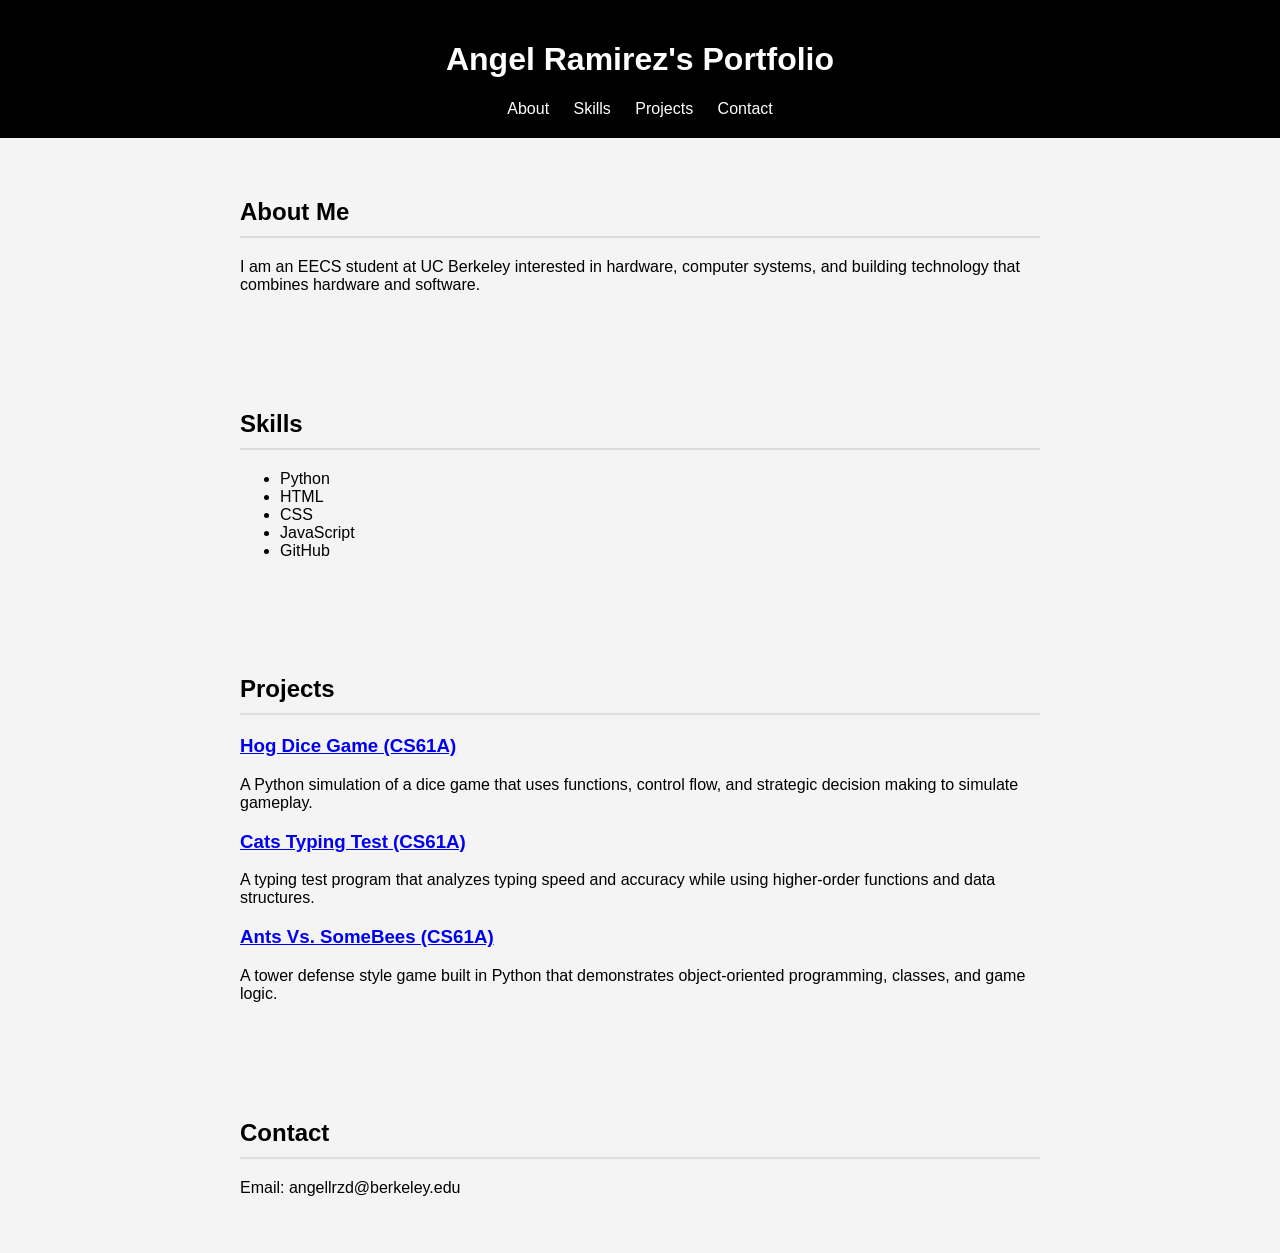
==== index.html @ 3858c654 "Revise project details and include CS61A links Updated project descriptions and added links to speci" ====
<!DOCTYPE html>
<html>

<head>
<title>My Portfolio</title>
<link rel="stylesheet" href="style.css">
</head>

<body>

<header>
<h1>Angel Ramirez's Portfolio</h1>

<nav>
<a href="#about">About</a>
<a href="#skills">Skills</a>
<a href="#projects">Projects</a>
<a href="#contact">Contact</a>
</nav>

</header>

<section id="about">

<h2>About Me</h2>

<p>
I am an EECS student at UC Berkeley interested in hardware, computer systems,
and building technology that combines hardware and software.
</p>

</section>

<section id="skills">

<h2>Skills</h2>

<ul>
<li>Python</li>
<li>HTML</li>
<li>CSS</li>
<li>JavaScript</li>
<li>GitHub</li>
</ul>

</section>

<section id="projects">

<h2>Projects</h2>

<div>
<h3><a href="https://cs61a.org/proj/hog/" target="_blank">Hog Dice Game (CS61A)</a></h3>
<p>
A Python simulation of a dice game that uses functions, control flow,
and strategic decision making to simulate gameplay.
</p>

<h3><a href="https://cs61a.org/proj/cats/" target="_blank">Cats Typing Test (CS61A)</a></h3>
<p>
A typing test program that analyzes typing speed and accuracy while
using higher-order functions and data structures.
</p>

<h3><a href="https://cs61a.org/proj/ants/" target="_blank">Ants Vs. SomeBees (CS61A)</a></h3>
<p>
A tower defense style game built in Python that demonstrates object-oriented
programming, classes, and game logic.
</p>
</div>

</section>

<section id="contact">

<h2>Contact</h2>

<p>Email: angellrzd@berkeley.edu</p>

</section>

</body>

</html>
---- style.css ----
body {
font-family: Arial;
margin: 0;
background: #f4f4f4;
}

header {
background: black;
color: white;
padding: 20px;
text-align: center;
}

nav a {
color: white;
margin: 10px;
text-decoration: none;
}

section {
padding: 40px;
max-width: 800px;
margin: auto;
}

h2 {
border-bottom: 2px solid #ddd;
padding-bottom: 10px;
}
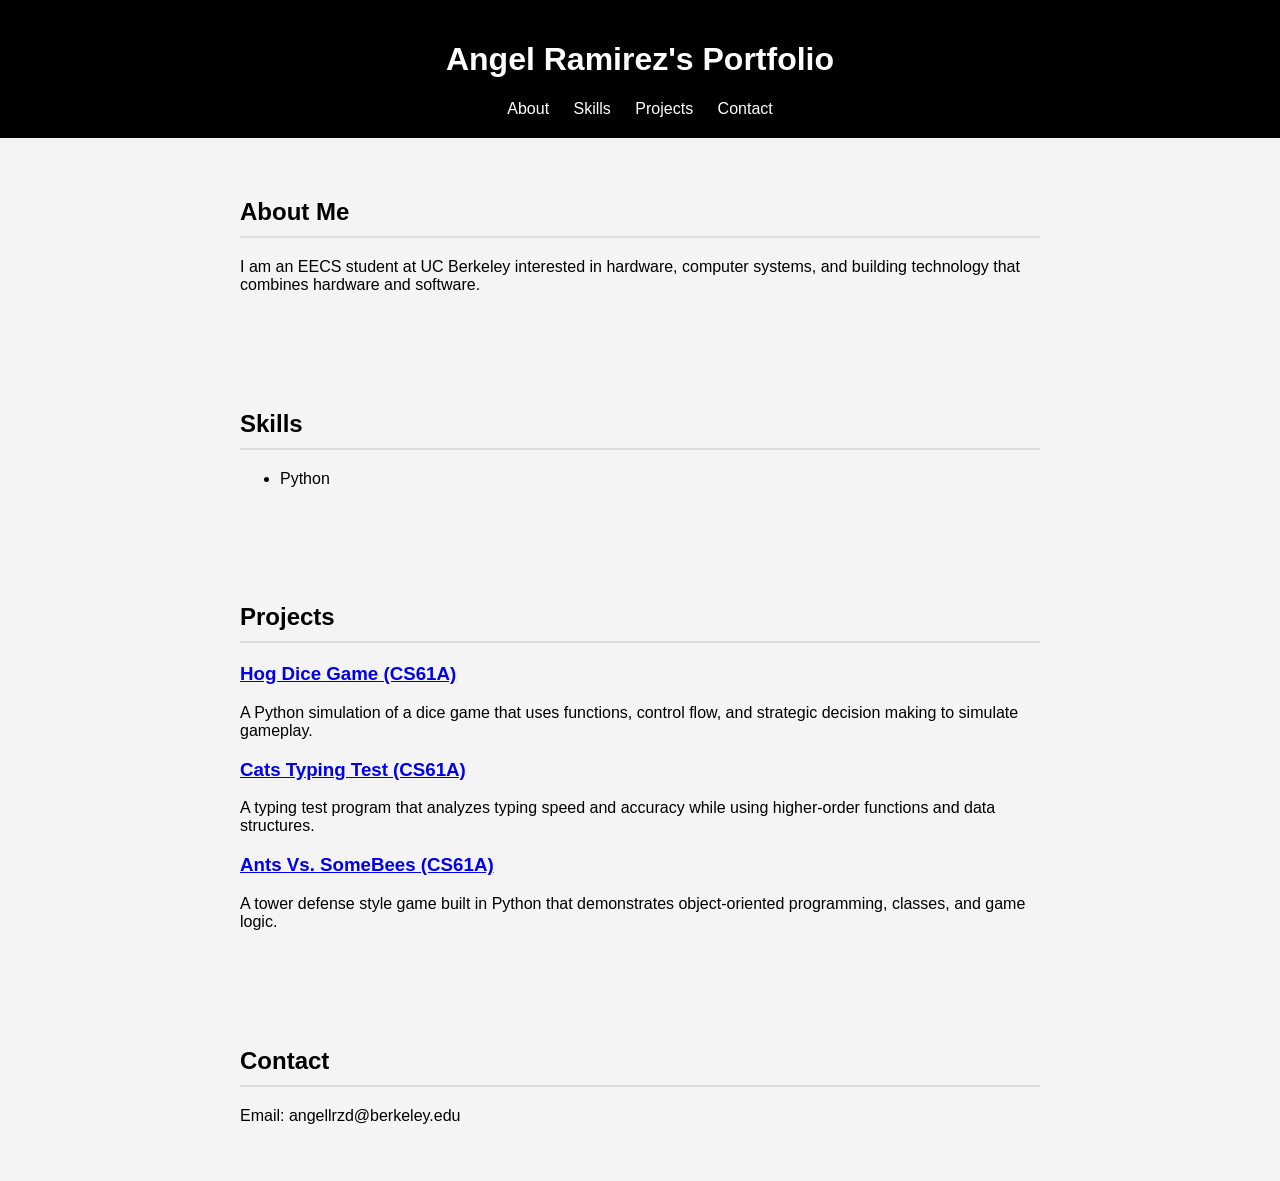
==== commit c4ddd904: "Remove skills from the skills list in index.html Removed HTML list items for CSS, JavaScript, and Gi" ====
--- a/index.html
+++ b/index.html
@@ -37,10 +37,6 @@
 
 <ul>
 <li>Python</li>
-<li>HTML</li>
-<li>CSS</li>
-<li>JavaScript</li>
-<li>GitHub</li>
 </ul>
 
 </section>
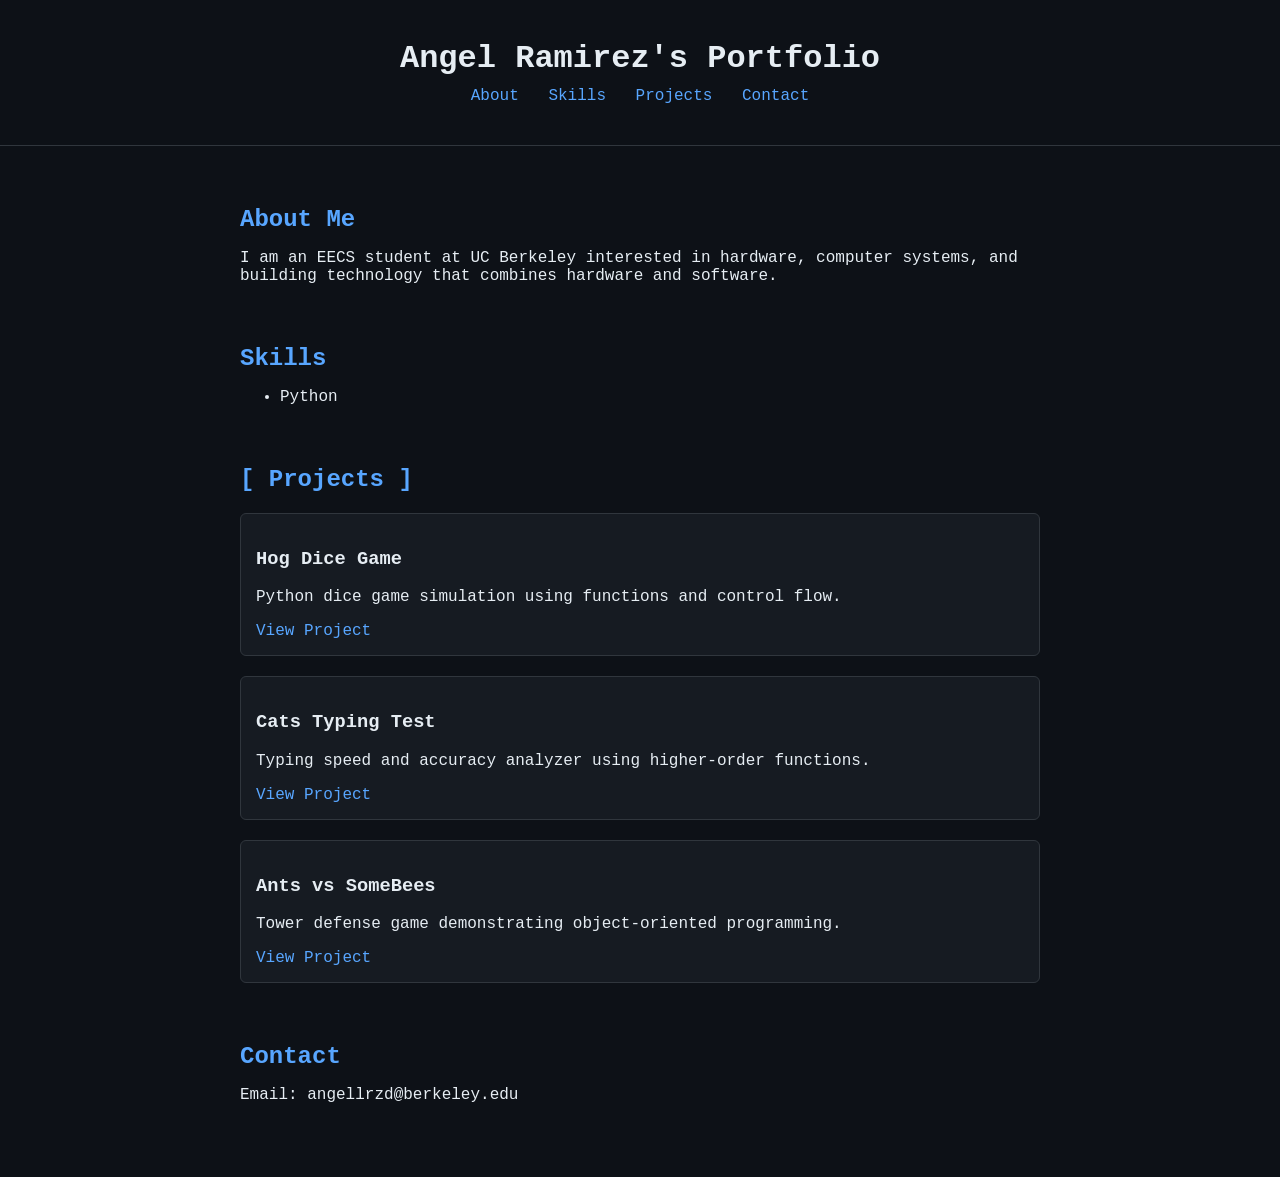
==== commit 4ef82fa8: "Refactor project section in index.html Updated project section with improved formatting and descript" ====
--- a/index.html
+++ b/index.html
@@ -43,26 +43,24 @@
 
 <section id="projects">
 
-<h2>Projects</h2>
+<h2>[ Projects ]</h2>
 
-<div>
-<h3><a href="https://cs61a.org/proj/hog/" target="_blank">Hog Dice Game (CS61A)</a></h3>
-<p>
-A Python simulation of a dice game that uses functions, control flow,
-and strategic decision making to simulate gameplay.
-</p>
+<div class="project">
+<h3>Hog Dice Game</h3>
+<p>Python dice game simulation using functions and control flow.</p>
+<a href="https://cs61a.org/proj/hog/">View Project</a>
+</div>
 
-<h3><a href="https://cs61a.org/proj/cats/" target="_blank">Cats Typing Test (CS61A)</a></h3>
-<p>
-A typing test program that analyzes typing speed and accuracy while
-using higher-order functions and data structures.
-</p>
+<div class="project">
+<h3>Cats Typing Test</h3>
+<p>Typing speed and accuracy analyzer using higher-order functions.</p>
+<a href="https://cs61a.org/proj/cats/">View Project</a>
+</div>
 
-<h3><a href="https://cs61a.org/proj/ants/" target="_blank">Ants Vs. SomeBees (CS61A)</a></h3>
-<p>
-A tower defense style game built in Python that demonstrates object-oriented
-programming, classes, and game logic.
-</p>
+<div class="project">
+<h3>Ants vs SomeBees</h3>
+<p>Tower defense game demonstrating object-oriented programming.</p>
+<a href="https://cs61a.org/proj/ants/">View Project</a>
 </div>
 
 </section>
--- a/style.css
+++ b/style.css
@@ -1,29 +1,65 @@
-body {
-font-family: Arial;
-margin: 0;
-background: #f4f4f4;
+body{
+    background:#0d1117;
+    color:#e6edf3;
+    font-family: Consolas, Monaco, monospace;
+    margin:0;
 }
 
-header {
-background: black;
-color: white;
-padding: 20px;
-text-align: center;
+header{
+    text-align:center;
+    padding:40px 20px;
+    border-bottom:1px solid #30363d;
 }
 
-nav a {
-color: white;
-margin: 10px;
-text-decoration: none;
+header h1{
+    margin:0;
+    font-size:32px;
 }
 
-section {
-padding: 40px;
-max-width: 800px;
-margin: auto;
+nav{
+    margin-top:10px;
 }
 
-h2 {
-border-bottom: 2px solid #ddd;
-padding-bottom: 10px;
+nav a{
+    color:#58a6ff;
+    text-decoration:none;
+    margin:0 10px;
 }
+
+nav a:hover{
+    text-decoration:underline;
+}
+
+section{
+    max-width:800px;
+    margin:60px auto;
+    padding:0 20px;
+}
+
+h2{
+    color:#58a6ff;
+    margin-bottom:15px;
+}
+
+.project{
+    border:1px solid #30363d;
+    padding:15px;
+    margin-top:20px;
+    border-radius:6px;
+    background:#161b22;
+}
+
+.project a{
+    color:#58a6ff;
+    text-decoration:none;
+}
+
+.project a:hover{
+    text-decoration:underline;
+}
+
+footer{
+    text-align:center;
+    margin:60px 0;
+    color:#8b949e;
+}
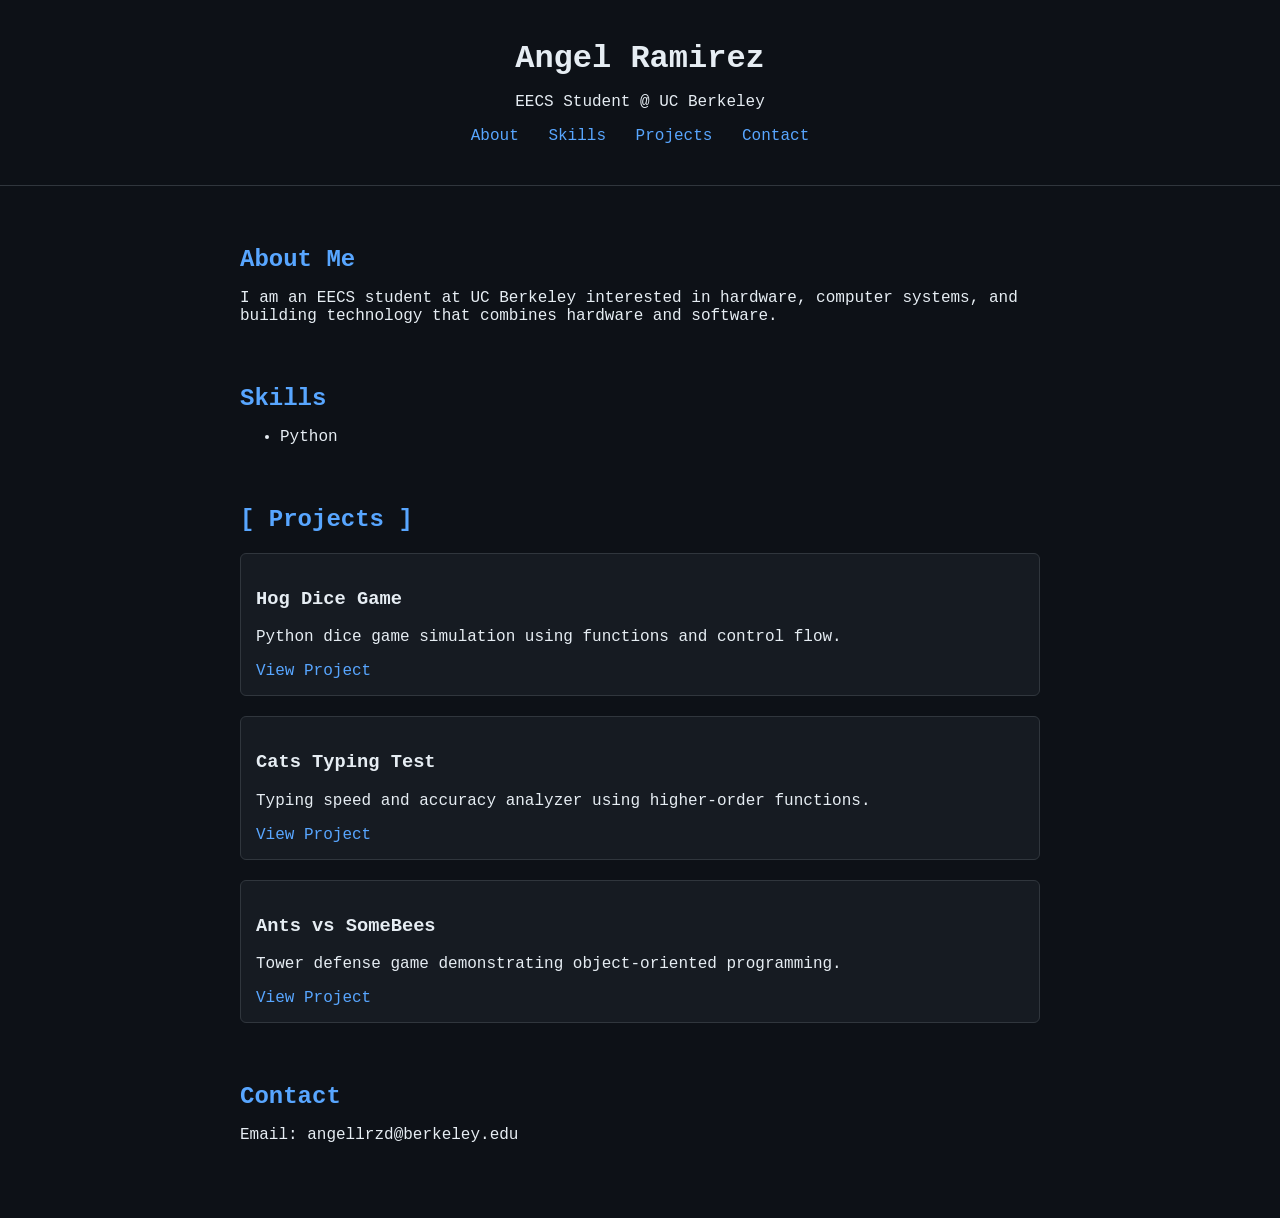
==== commit a08d64d1: "Update portfolio header and add description" ====
--- a/index.html
+++ b/index.html
@@ -9,7 +9,8 @@
 <body>
 
 <header>
-<h1>Angel Ramirez's Portfolio</h1>
+<h1>Angel Ramirez</h1>
+<p>EECS Student @ UC Berkeley</p>
 
 <nav>
 <a href="#about">About</a>
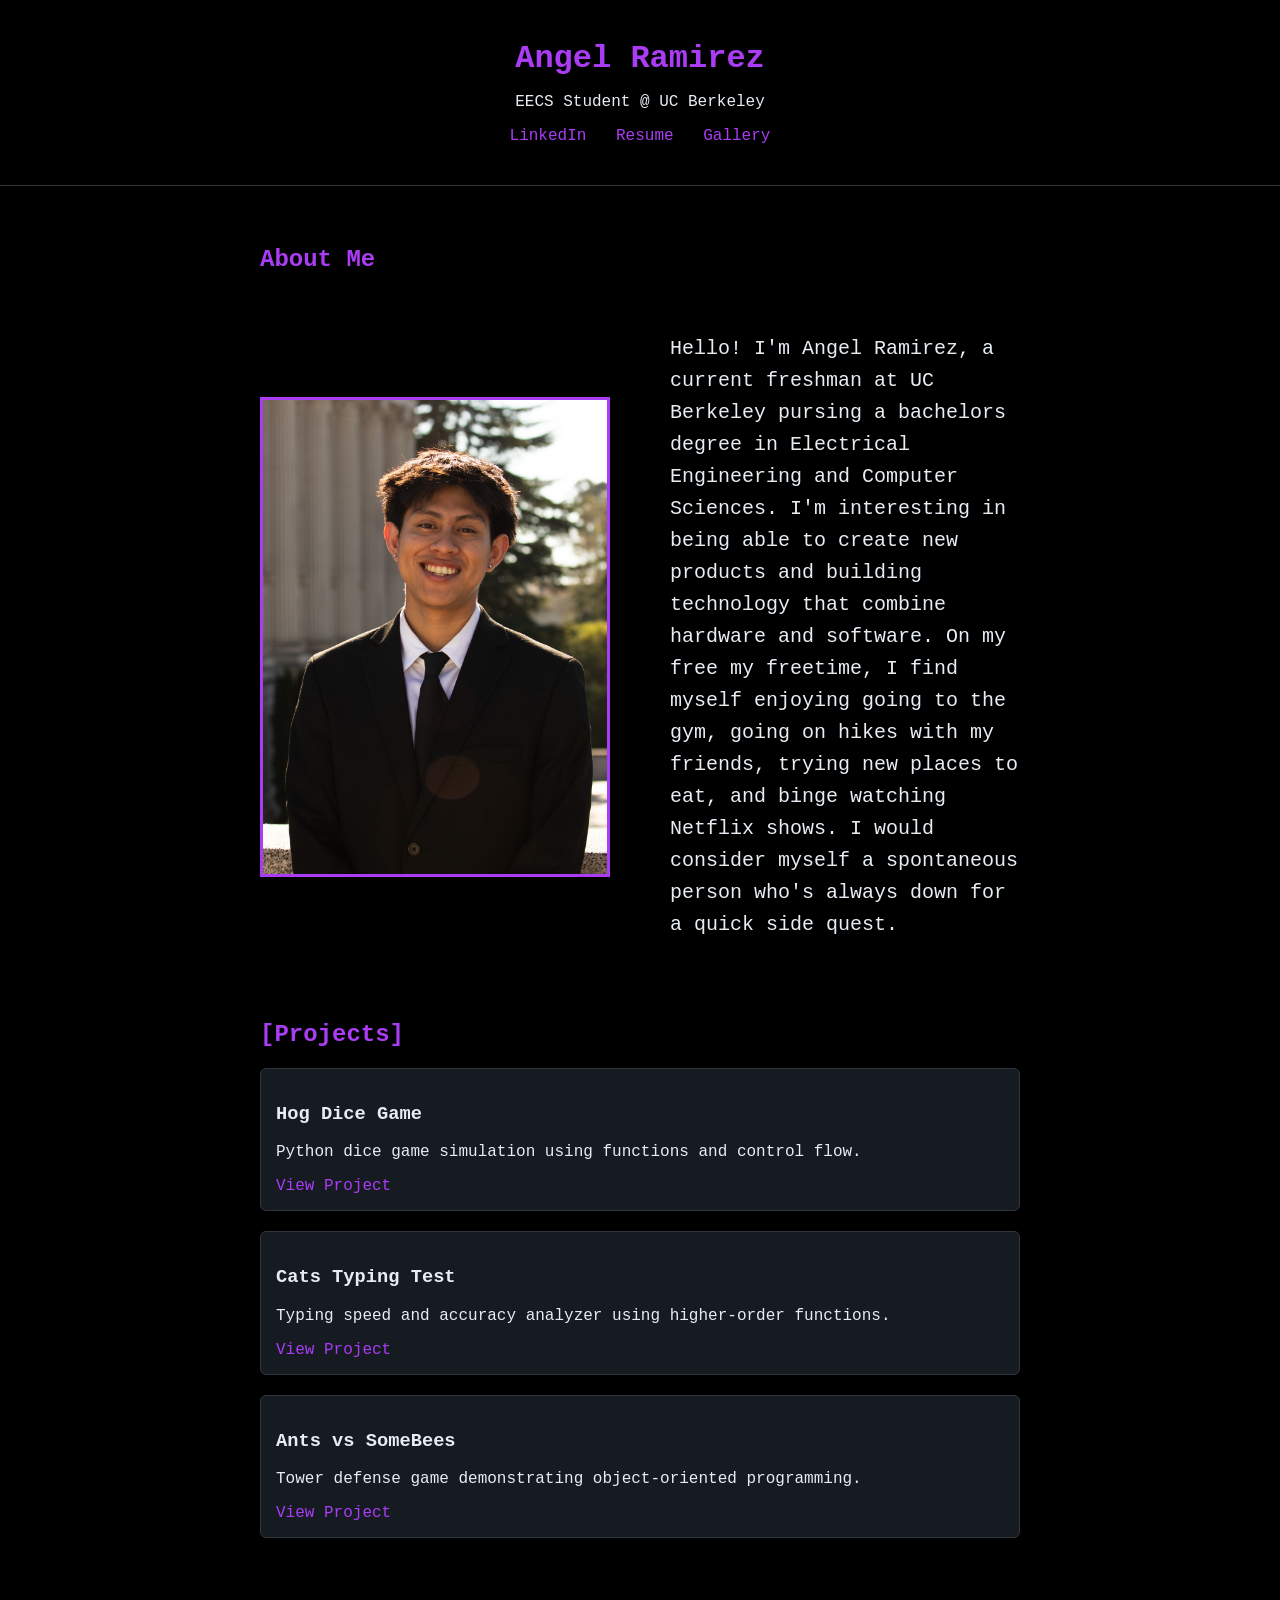
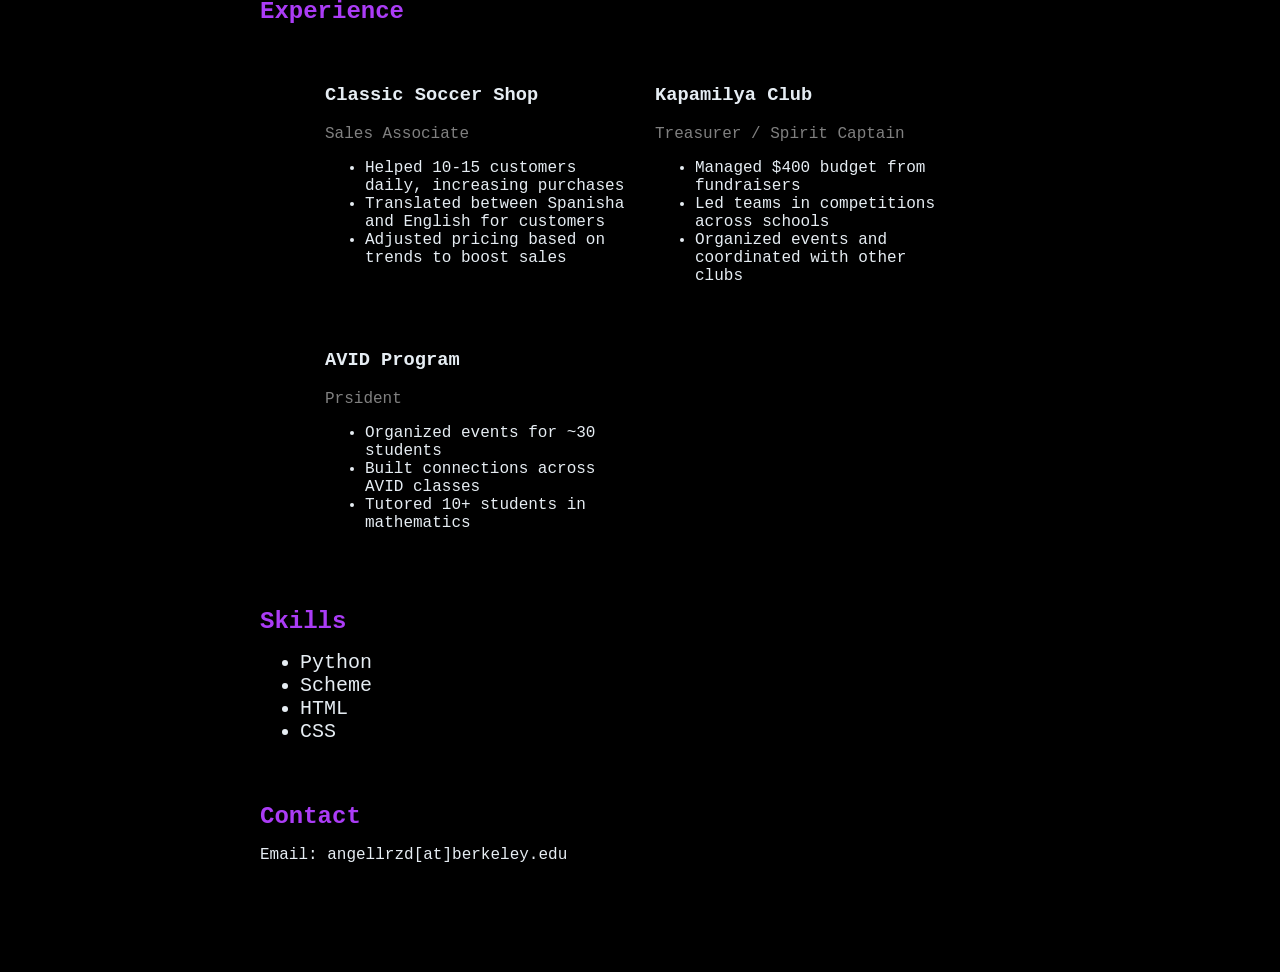
==== commit a7c88030: "Added gallery, experiences, revamped style" ====
--- a/index.html
+++ b/index.html
@@ -13,38 +13,36 @@
 <p>EECS Student @ UC Berkeley</p>
 
 <nav>
-<a href="#about">About</a>
-<a href="#skills">Skills</a>
-<a href="#projects">Projects</a>
-<a href="#contact">Contact</a>
+<a href="https://www.linkedin.com/in/angel-rami/">LinkedIn</a>
+<a href="https://drive.google.com/file/d/16AFirvOR1vZVjHE6b9hR8VDcKpMHIoH3/view?usp=sharing">Resume</a>
+<a href="gallery.html">Gallery</a>
 </nav>
 
 </header>
 
 <section id="about">
 
-<h2>About Me</h2>
+<h1>About Me</h1>
 
-<p>
-I am an EECS student at UC Berkeley interested in hardware, computer systems,
-and building technology that combines hardware and software.
+<div class="about-container">
+
+<img src="IMG_2256.jpeg" alt="Angel Ramirez" class="profile-pic">
+
+<div class="about-text">
+
+<p style="font-size: 20px;">
+Hello! I'm Angel Ramirez, a current freshman at UC Berkeley pursing a bachelors degree in Electrical Engineering and Computer Sciences. I'm interesting in being able to create new products and building technology that combine hardware and software. On my free my freetime, I find myself enjoying going to the gym, going on hikes with my friends, trying new places to eat, and binge watching Netflix shows. I would consider myself a spontaneous person who's always down for a quick side quest.
 </p>
 
-</section>
+</div>
 
-<section id="skills">
-
-<h2>Skills</h2>
-
-<ul>
-<li>Python</li>
-</ul>
+</div>
 
 </section>
 
 <section id="projects">
 
-<h2>[ Projects ]</h2>
+<h2>[Projects]</h2>
 
 <div class="project">
 <h3>Hog Dice Game</h3>
@@ -66,11 +64,63 @@
 
 </section>
 
+<section class="experience">
+
+<h2>Experience</h2>
+<div class="experience-grid">
+
+<div class="work">
+<h3>Classic Soccer Shop</h3>    
+<p class="role">Sales Associate</p>
+<ul>
+<li>Helped 10-15 customers daily, increasing purchases</li>
+<li>Translated between Spanisha and English for customers</li>
+<li>Adjusted pricing based on trends to boost sales</li>
+</ul>
+</div>
+
+<div class="work">
+<h3>Kapamilya Club</h3>
+<p class="role">Treasurer / Spirit Captain</p>
+<ul>
+<li>Managed $400 budget from fundraisers</li>
+<li>Led teams in competitions across schools</li>
+<li>Organized events and coordinated with other clubs</li>
+</ul>
+</div>
+
+<div class="work">
+<h3>AVID Program</h3>
+<p class="role">Prsident</p>
+<ul>
+<li>Organized events for ~30 students</li>
+<li>Built connections across AVID classes</li>
+<li>Tutored 10+ students in mathematics</li>
+</ul>
+</div>
+
+</div>
+
+</section>
+
+<section id="skills">
+
+<h2>Skills</h2>
+
+<ul>
+<li style="font-size: 20px;">Python</li>
+<li style="font-size: 20px;">Scheme</li>
+<li style="font-size: 20px;">HTML</li>
+<li style="font-size: 20px;">CSS</li>
+</ul>
+
+</section>
+
 <section id="contact">
 
 <h2>Contact</h2>
 
-<p>Email: angellrzd@berkeley.edu</p>
+<p>Email: angellrzd[at]berkeley.edu</p>
 
 </section>
 
--- a/style.css
+++ b/style.css
@@ -1,5 +1,5 @@
 body{
-    background:#0d1117;
+    background:#000000;
     color:#e6edf3;
     font-family: Consolas, Monaco, monospace;
     margin:0;
@@ -21,7 +21,7 @@
 }
 
 nav a{
-    color:#58a6ff;
+    color:#ab3cf6;
     text-decoration:none;
     margin:0 10px;
 }
@@ -36,8 +36,13 @@
     padding:0 20px;
 }
 
+h1{
+    color:#ab3cf6
+    
+}
+
 h2{
-    color:#58a6ff;
+    color:#ab3cf6;
     margin-bottom:15px;
 }
 
@@ -50,7 +55,7 @@
 }
 
 .project a{
-    color:#58a6ff;
+    color:#ab3cf6;
     text-decoration:none;
 }
 
@@ -63,3 +68,91 @@
     margin:60px 0;
     color:#8b949e;
 }
+
+.about-container{
+display:flex;
+align-items:center;
+justify-content:center;
+gap:60px;
+margin-top:40px;
+}
+
+.profile-pic{
+width: 350px;
+height: 480px;
+object-fit: cover;
+object-position: center bottom;
+border-radius: 0;
+border:3px solid #ab3cf6;
+}
+
+.about-text{
+max-width:600px;
+font-size:18px;
+line-height:1.6;
+}
+
+.gallery-section{
+    text-align:center;
+    padding-top:0px;
+    padding-bottom: 900px;
+}
+
+.gallery-section{
+    font-size: 40px;
+    margin-bottom:10px;
+}
+
+.gallery-sub{
+    color: gray;
+    margin-bottom: 40px;
+}
+
+.gallery-pics {
+    display: grid;
+    grid-template-columns: repeat(auto-fit, minmax(250px, 1fr));
+    gap: 20px;
+    max-width: 900px;
+    margin: 0 auto;
+    padding: 0 20px;
+    justify-content: center
+}
+
+.gallery-pics img {
+    width: 100%;
+    height: 250px;
+    object-fit: cover;
+    display: block;
+    border-radius: 12px;
+
+}
+
+.gallery-pics img {
+  transition: transform 0.3s ease;
+}
+
+.gallery-pics img:hover {
+  transform: scale(1.05);
+}
+
+* {
+  box-sizing: border-box;
+}
+
+body {
+  margin: 0;
+  overflow-x: hidden;
+}
+
+.experience-grid {
+  display: grid;
+  grid-template-columns: repeat(2, 300px);
+  gap: 30px;
+  justify-content: center;
+  margin-top: 40px;
+}
+
+.role {
+  color: gray;
+  margin-bottom: 10px;
+}
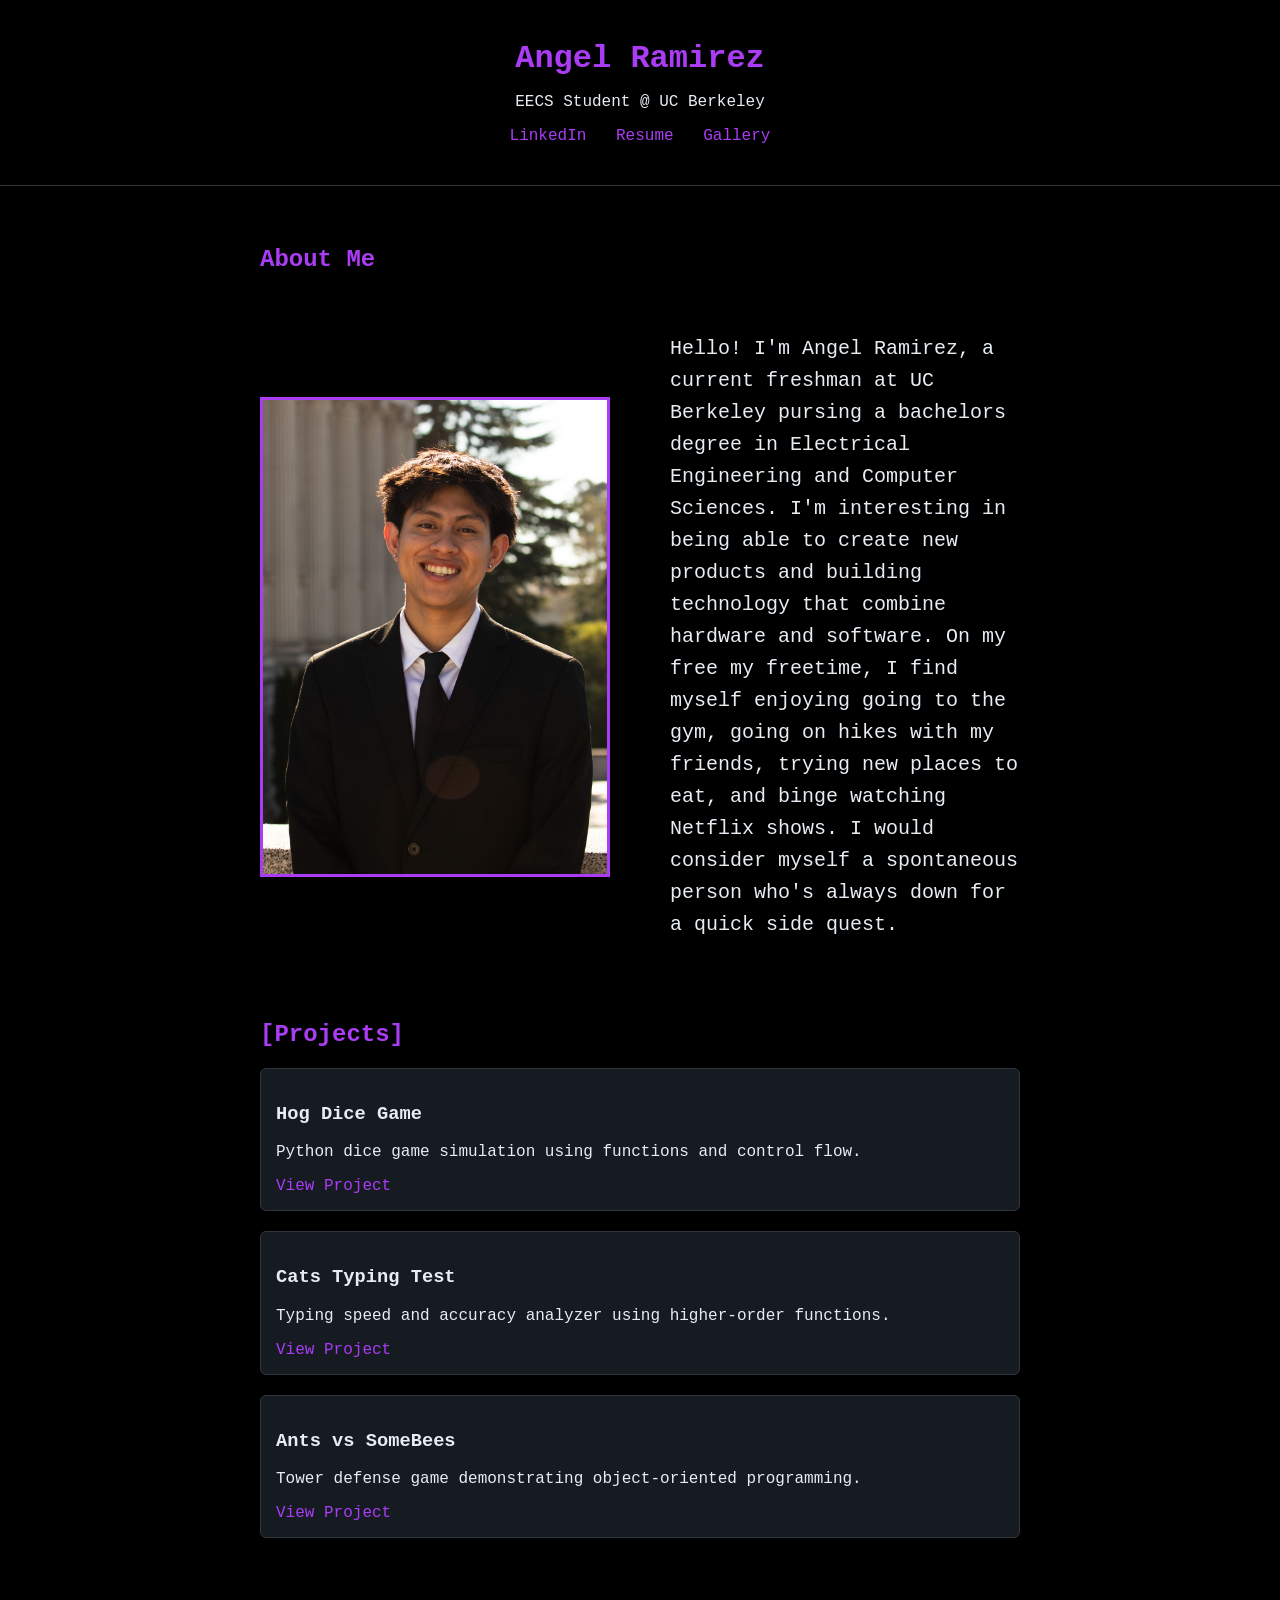
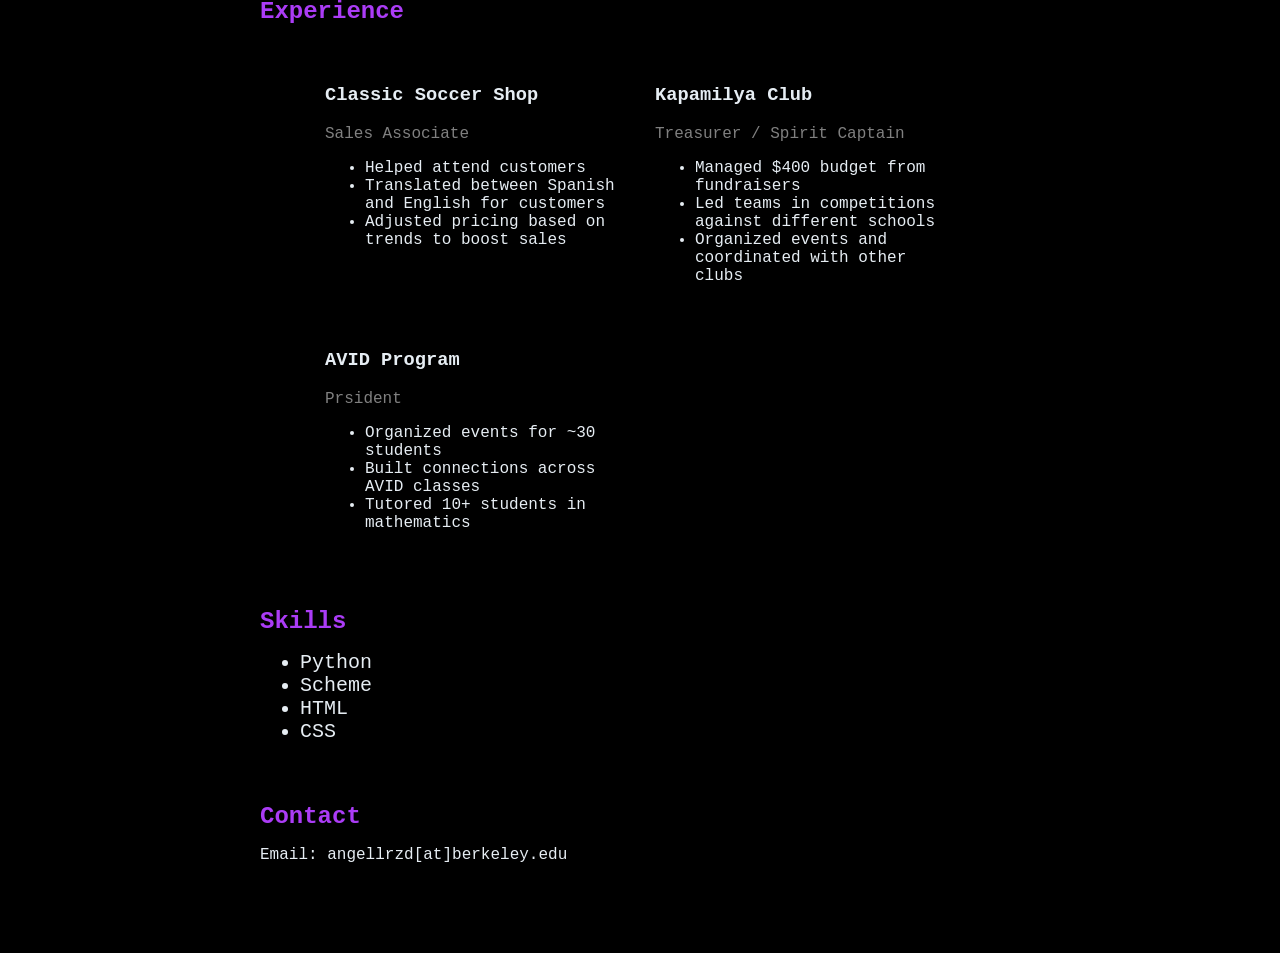
==== commit b2358c9e: "Update job responsibilities in index.html" ====
--- a/index.html
+++ b/index.html
@@ -73,8 +73,8 @@
 <h3>Classic Soccer Shop</h3>    
 <p class="role">Sales Associate</p>
 <ul>
-<li>Helped 10-15 customers daily, increasing purchases</li>
-<li>Translated between Spanisha and English for customers</li>
+<li>Helped attend customers</li>
+<li>Translated between Spanish and English for customers</li>
 <li>Adjusted pricing based on trends to boost sales</li>
 </ul>
 </div>
@@ -84,7 +84,7 @@
 <p class="role">Treasurer / Spirit Captain</p>
 <ul>
 <li>Managed $400 budget from fundraisers</li>
-<li>Led teams in competitions across schools</li>
+<li>Led teams in competitions against different schools</li>
 <li>Organized events and coordinated with other clubs</li>
 </ul>
 </div>
